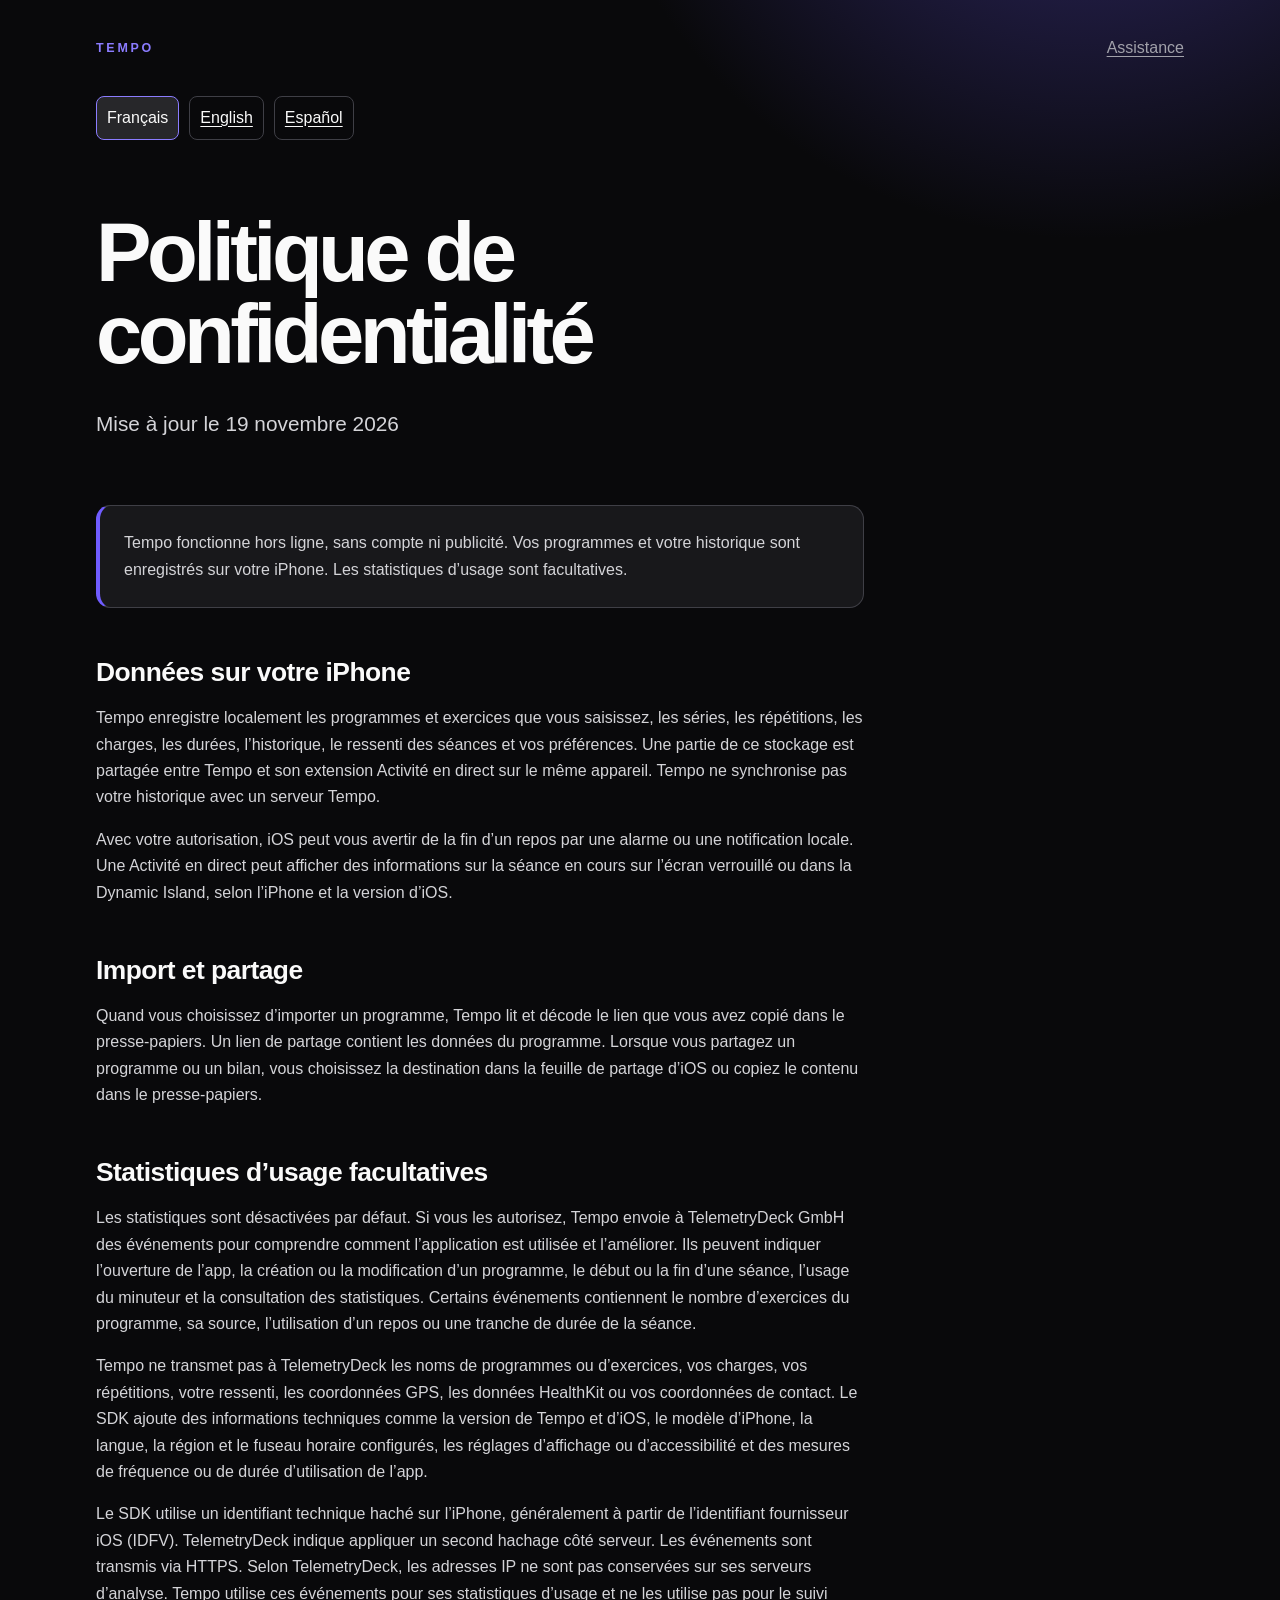
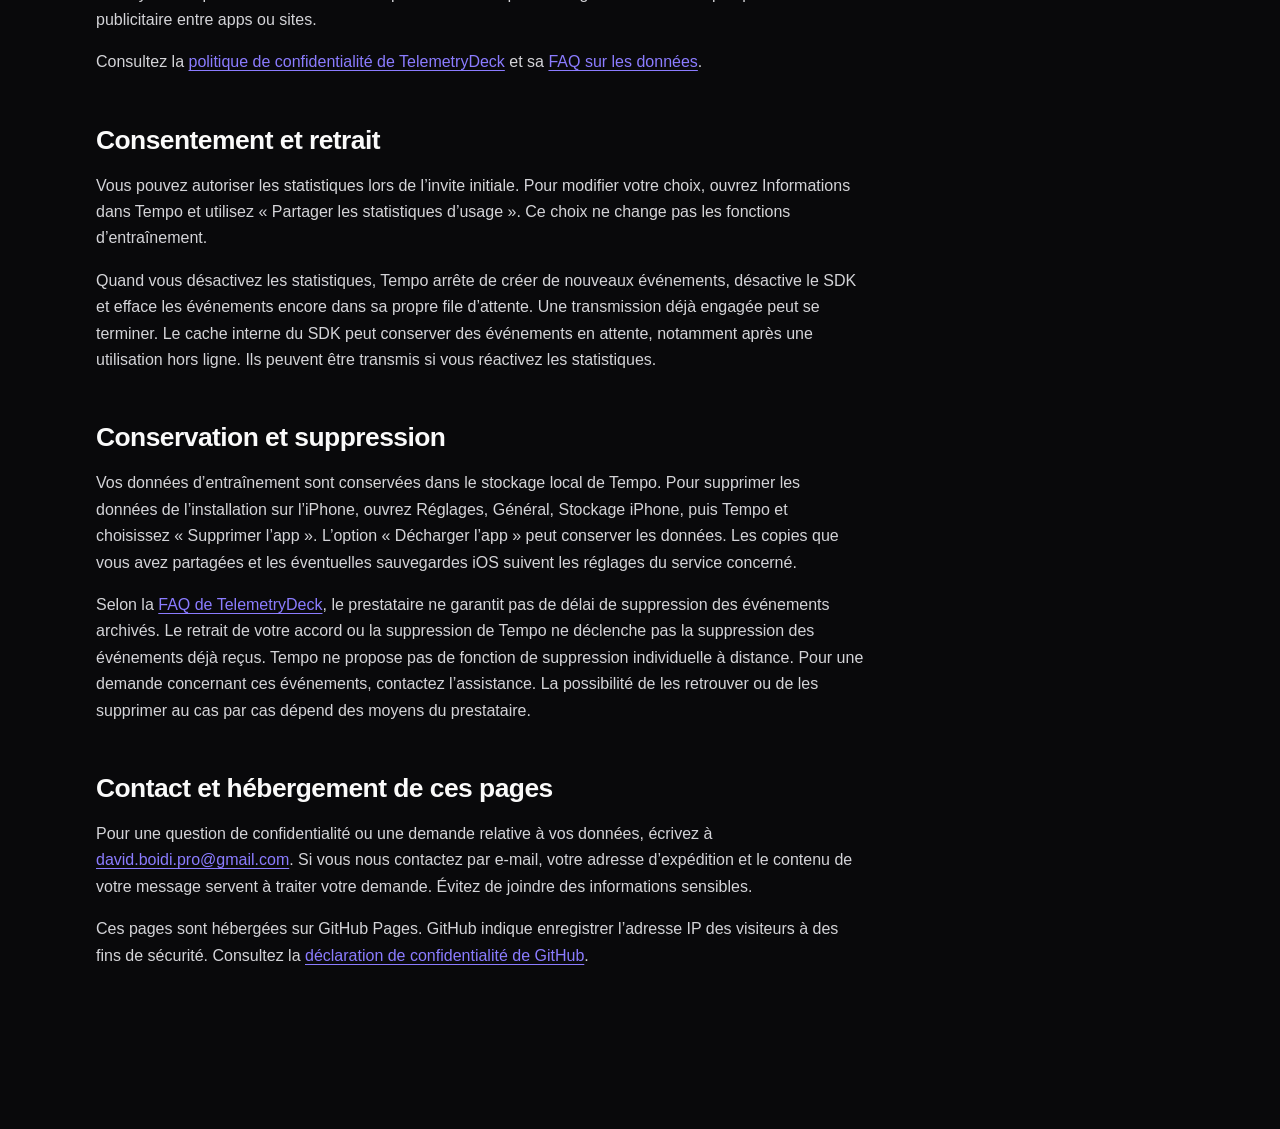
==== app-sport/privacy/index.html @ ce1f88af "Publish Tempo support and privacy pages" ====
<!doctype html>
<html lang="fr">
  <head>
    <meta charset="utf-8" />
    <meta name="viewport" content="width=device-width, initial-scale=1" />
    <meta name="theme-color" content="#09090b" />
    <meta name="description" content="Tempo fonctionne hors ligne, sans compte ni publicité. Vos programmes et votre historique sont enregistrés sur votre iPhone. Les statistiques d’usage sont facultatives." />
    <title>Politique de confidentialité — Tempo</title>
    <link rel="stylesheet" href="../styles.css" />
  </head>
  <body>
    <main class="shell document">
      <nav class="topbar" aria-label="Navigation principale">
        <a href="../" class="brand">TEMPO</a>
        <a href="../support/">Assistance</a>
      </nav>
      <nav class="languages" aria-label="Langue de la page"><a href="../privacy/" lang="fr" hreflang="fr" aria-current="page">Français</a> <a href="../privacy/en/" lang="en" hreflang="en">English</a> <a href="../privacy/es/" lang="es" hreflang="es">Español</a></nav>
      <article>
        <header class="document-header">
          <h1>Politique de confidentialité</h1>
          <p class="lede">Mise à jour le 19 novembre 2026</p>
        </header>
        <section class="summary">
          <p>Tempo fonctionne hors ligne, sans compte ni publicité. Vos programmes et votre historique sont enregistrés sur votre iPhone. Les statistiques d’usage sont facultatives.</p>
        </section>

        <section>
          <h2>Données sur votre iPhone</h2>
          <p>Tempo enregistre localement les programmes et exercices que vous saisissez, les séries, les répétitions, les charges, les durées, l’historique, le ressenti des séances et vos préférences. Une partie de ce stockage est partagée entre Tempo et son extension Activité en direct sur le même appareil. Tempo ne synchronise pas votre historique avec un serveur Tempo.</p>
          <p>Avec votre autorisation, iOS peut vous avertir de la fin d’un repos par une alarme ou une notification locale. Une Activité en direct peut afficher des informations sur la séance en cours sur l’écran verrouillé ou dans la Dynamic Island, selon l’iPhone et la version d’iOS.</p>
        </section>

        <section>
          <h2>Import et partage</h2>
          <p>Quand vous choisissez d’importer un programme, Tempo lit et décode le lien que vous avez copié dans le presse-papiers. Un lien de partage contient les données du programme. Lorsque vous partagez un programme ou un bilan, vous choisissez la destination dans la feuille de partage d’iOS ou copiez le contenu dans le presse-papiers.</p>
        </section>

        <section>
          <h2>Statistiques d’usage facultatives</h2>
          <p>Les statistiques sont désactivées par défaut. Si vous les autorisez, Tempo envoie à TelemetryDeck GmbH des événements pour comprendre comment l’application est utilisée et l’améliorer. Ils peuvent indiquer l’ouverture de l’app, la création ou la modification d’un programme, le début ou la fin d’une séance, l’usage du minuteur et la consultation des statistiques. Certains événements contiennent le nombre d’exercices du programme, sa source, l’utilisation d’un repos ou une tranche de durée de la séance.</p>
          <p>Tempo ne transmet pas à TelemetryDeck les noms de programmes ou d’exercices, vos charges, vos répétitions, votre ressenti, les coordonnées GPS, les données HealthKit ou vos coordonnées de contact. Le SDK ajoute des informations techniques comme la version de Tempo et d’iOS, le modèle d’iPhone, la langue, la région et le fuseau horaire configurés, les réglages d’affichage ou d’accessibilité et des mesures de fréquence ou de durée d’utilisation de l’app.</p>
          <p>Le SDK utilise un identifiant technique haché sur l’iPhone, généralement à partir de l’identifiant fournisseur iOS (IDFV). TelemetryDeck indique appliquer un second hachage côté serveur. Les événements sont transmis via HTTPS. Selon TelemetryDeck, les adresses IP ne sont pas conservées sur ses serveurs d’analyse. Tempo utilise ces événements pour ses statistiques d’usage et ne les utilise pas pour le suivi publicitaire entre apps ou sites.</p>
          <p>Consultez la <a href="https://telemetrydeck.com/privacy/">politique de confidentialité de TelemetryDeck</a> et sa <a href="https://telemetrydeck.com/docs/guides/privacy-faq/">FAQ sur les données</a>.</p>
        </section>

        <section>
          <h2>Consentement et retrait</h2>
          <p>Vous pouvez autoriser les statistiques lors de l’invite initiale. Pour modifier votre choix, ouvrez Informations dans Tempo et utilisez « Partager les statistiques d’usage ». Ce choix ne change pas les fonctions d’entraînement.</p>
          <p>Quand vous désactivez les statistiques, Tempo arrête de créer de nouveaux événements, désactive le SDK et efface les événements encore dans sa propre file d’attente. Une transmission déjà engagée peut se terminer. Le cache interne du SDK peut conserver des événements en attente, notamment après une utilisation hors ligne. Ils peuvent être transmis si vous réactivez les statistiques.</p>
        </section>

        <section>
          <h2>Conservation et suppression</h2>
          <p>Vos données d’entraînement sont conservées dans le stockage local de Tempo. Pour supprimer les données de l’installation sur l’iPhone, ouvrez Réglages, Général, Stockage iPhone, puis Tempo et choisissez « Supprimer l’app ». L’option « Décharger l’app » peut conserver les données. Les copies que vous avez partagées et les éventuelles sauvegardes iOS suivent les réglages du service concerné.</p>
          <p>Selon la <a href="https://telemetrydeck.com/docs/guides/privacy-faq/">FAQ de TelemetryDeck</a>, le prestataire ne garantit pas de délai de suppression des événements archivés. Le retrait de votre accord ou la suppression de Tempo ne déclenche pas la suppression des événements déjà reçus. Tempo ne propose pas de fonction de suppression individuelle à distance. Pour une demande concernant ces événements, contactez l’assistance. La possibilité de les retrouver ou de les supprimer au cas par cas dépend des moyens du prestataire.</p>
        </section>

        <section>
          <h2>Contact et hébergement de ces pages</h2>
          <p>Pour une question de confidentialité ou une demande relative à vos données, écrivez à <a href="mailto:david.boidi.pro@gmail.com">david.boidi.pro@gmail.com</a>. Si vous nous contactez par e-mail, votre adresse d’expédition et le contenu de votre message servent à traiter votre demande. Évitez de joindre des informations sensibles.</p>
          <p>Ces pages sont hébergées sur GitHub Pages. GitHub indique enregistrer l’adresse IP des visiteurs à des fins de sécurité. Consultez la <a href="https://docs.github.com/en/site-policy/privacy-policies/github-general-privacy-statement">déclaration de confidentialité de GitHub</a>.</p>
        </section>
      </article>
    </main>
  </body>
</html>
---- app-sport/styles.css ----
:root {
  color-scheme: dark;
  --canvas: #09090b;
  --surface: #18181b;
  --surface-raised: #27272a;
  --text: #fafafa;
  --muted: #a1a1aa;
  --border: #3f3f46;
  --accent: #8b7cff;
  --accent-strong: #705cff;
  font-family:
    Inter,
    ui-sans-serif,
    -apple-system,
    BlinkMacSystemFont,
    'SF Pro Display',
    'Segoe UI',
    sans-serif;
  font-synthesis: none;
}

* {
  box-sizing: border-box;
}

html {
  background: var(--canvas);
}

body {
  min-height: 100vh;
  margin: 0;
  color: var(--text);
  background:
    radial-gradient(circle at 85% -10%, #352d74 0, transparent 32rem),
    var(--canvas);
  line-height: 1.65;
}

a {
  color: var(--accent);
  text-underline-offset: 0.2em;
}

a:focus-visible {
  outline: 3px solid var(--accent);
  outline-offset: 4px;
}

.shell {
  width: min(100% - 2.5rem, 68rem);
  margin: 0 auto;
  padding: clamp(3rem, 9vw, 7rem) 0;
}

.hero {
  max-width: 55rem;
}

.eyebrow,
.brand {
  margin: 0 0 1.25rem;
  color: var(--accent);
  font-size: 0.78rem;
  font-weight: 800;
  letter-spacing: 0.22em;
  text-decoration: none;
}

h1 {
  max-width: 18ch;
  margin: 0;
  font-size: clamp(2.6rem, 9vw, 6.4rem);
  line-height: 0.98;
  letter-spacing: -0.055em;
}

.lede {
  max-width: 46rem;
  margin: 2rem 0 0;
  color: var(--muted);
  font-size: clamp(1.05rem, 2vw, 1.3rem);
}

.cards {
  display: grid;
  gap: 1rem;
  margin-top: clamp(3rem, 9vw, 7rem);
}

.card {
  display: grid;
  grid-template-columns: minmax(0, 1fr) auto;
  gap: 1.25rem;
  align-items: center;
  min-height: 8rem;
  padding: 1.5rem;
  color: var(--text);
  text-decoration: none;
  background: color-mix(in srgb, var(--surface) 88%, transparent);
  border: 1px solid var(--border);
  border-radius: 1.25rem;
  transition:
    transform 160ms ease,
    border-color 160ms ease,
    background 160ms ease;
}

.card:hover {
  background: var(--surface-raised);
  border-color: var(--accent);
  transform: translateY(-2px);
}

.card-index {
  color: var(--accent);
  font:
    700 0.8rem/1 ui-monospace,
    'SFMono-Regular',
    Menlo,
    monospace;
}

.card strong,
.card small {
  display: block;
}

.card strong {
  font-size: 1.25rem;
}

.card small {
  margin-top: 0.25rem;
  color: var(--muted);
}

.arrow {
  color: var(--accent);
  font-size: 1.8rem;
}

.document {
  padding-top: 1.5rem;
}

.topbar {
  display: flex;
  justify-content: space-between;
  align-items: center;
  min-height: 3rem;
  margin-bottom: 1.5rem;
}

.topbar .brand {
  margin: 0;
}

.topbar > a:last-child {
  color: var(--muted);
}

.document article {
  max-width: 48rem;
}

.document h1 {
  max-width: 22ch;
  font-size: clamp(2.5rem, 7vw, 5.2rem);
}

.document-header {
  margin-bottom: 4rem;
}

.document section {
  margin: 3rem 0;
}

.document h2 {
  margin: 0 0 0.8rem;
  font-size: clamp(1.25rem, 3vw, 1.65rem);
  line-height: 1.25;
  letter-spacing: -0.02em;
}

.document p,
.document li {
  color: #d4d4d8;
}

.document ul,
.document ol {
  padding-left: 1.4rem;
}

.summary {
  padding: 1.5rem;
  background: var(--surface);
  border: 1px solid var(--border);
  border-left: 4px solid var(--accent-strong);
  border-radius: 0.9rem;
}

.summary p {
  margin: 0;
}

.button {
  display: inline-block;
  padding: 0.8rem 1.15rem;
  color: white;
  font-weight: 750;
  text-decoration: none;
  background: var(--accent-strong);
  border-radius: 999px;
}

footer {
  width: min(100% - 2.5rem, 68rem);
  margin: 0 auto;
  padding: 0 0 2.5rem;
  color: var(--muted);
  font-size: 0.85rem;
}

@media (max-width: 36rem) {
  .card {
    grid-template-columns: minmax(0, 1fr) auto;
  }

  .card-index {
    display: none;
  }
}

@media (prefers-reduced-motion: reduce) {
  *,
  *::before,
  *::after {
    scroll-behavior: auto !important;
    transition: none !important;
  }
}

.languages {
  display: flex;
  flex-wrap: wrap;
  gap: 0.625rem;
  width: fit-content;
  max-width: 100%;
  margin: 0 0 clamp(2.5rem, 6vw, 4.5rem);
}

.languages a {
  display: inline-flex;
  align-items: center;
  min-height: 2.75rem;
  padding: 0.25rem 0.625rem;
  color: var(--text);
  border: 1px solid var(--border);
  border-radius: 0.5rem;
}

.languages [aria-current='page'] {
  border-color: var(--accent);
  background: var(--surface-raised);
  text-decoration: none;
}

.document a[href^='mailto:'] {
  overflow-wrap: anywhere;
}
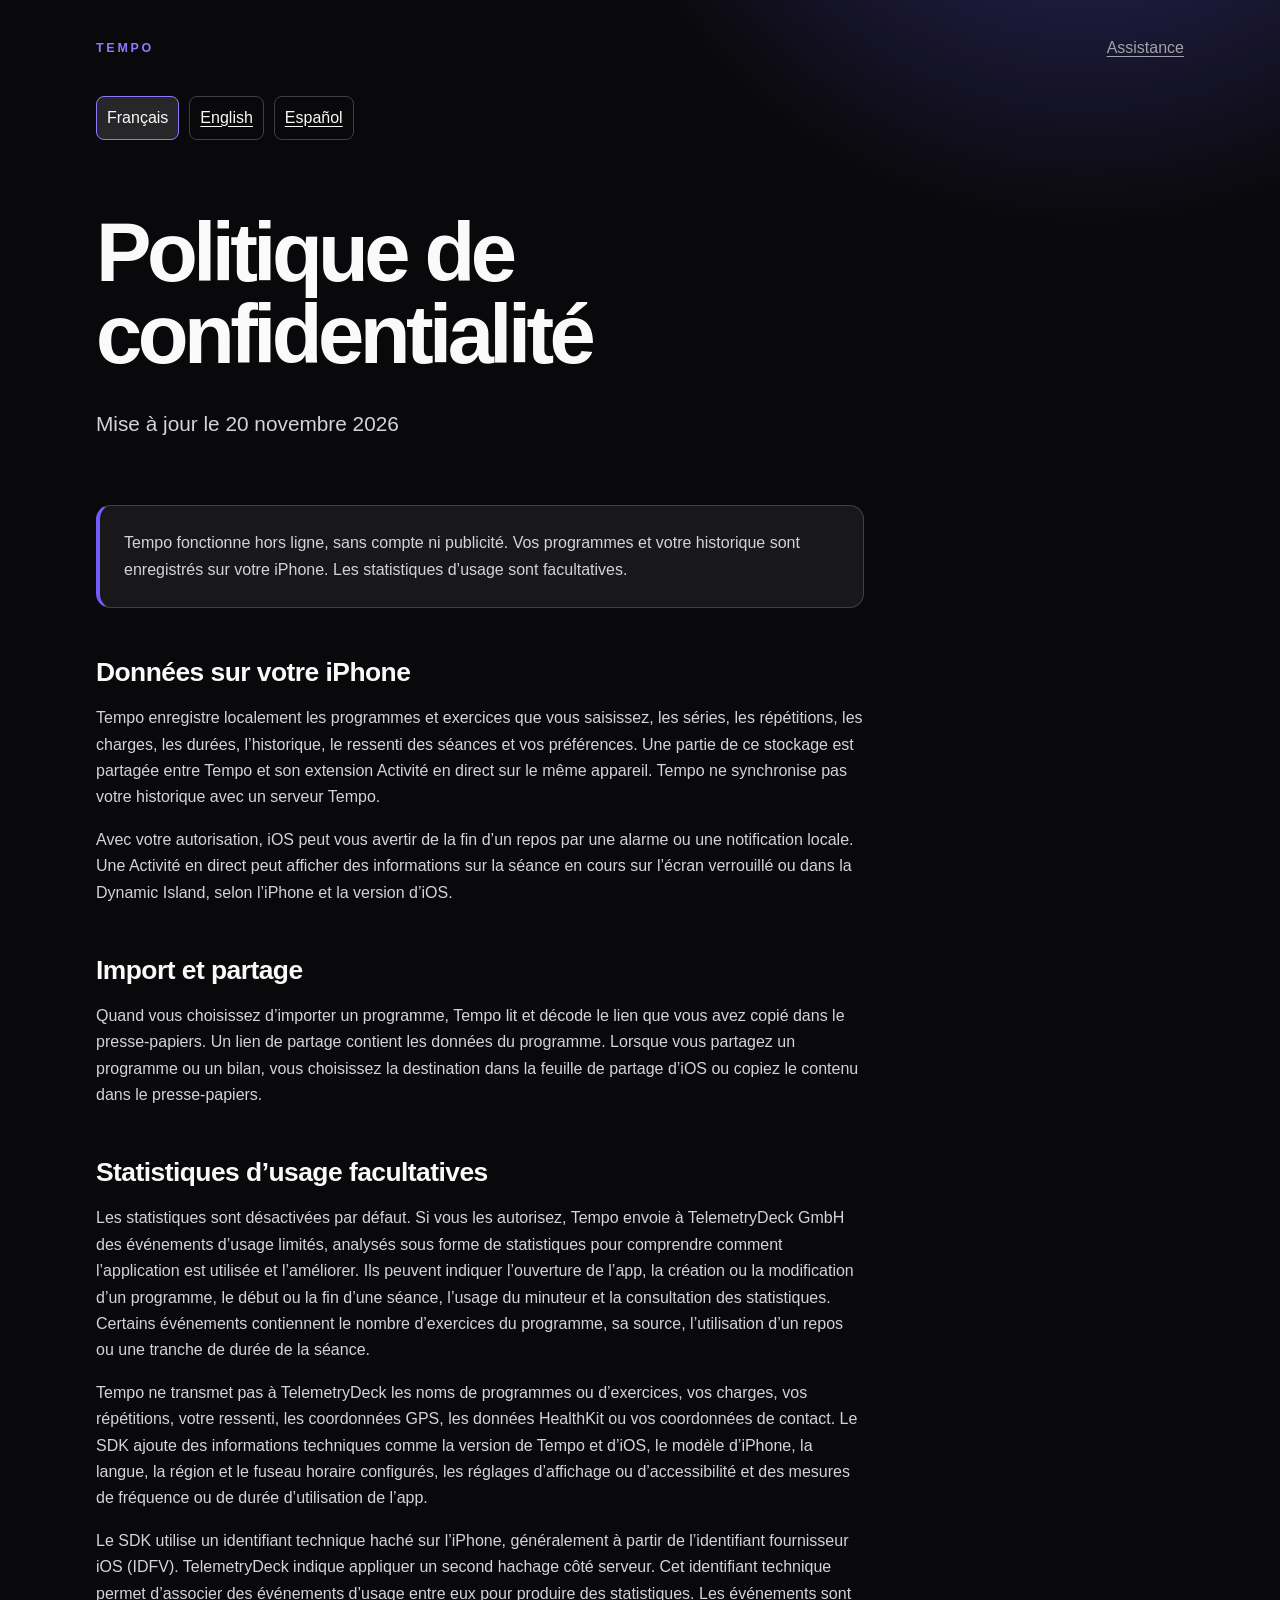
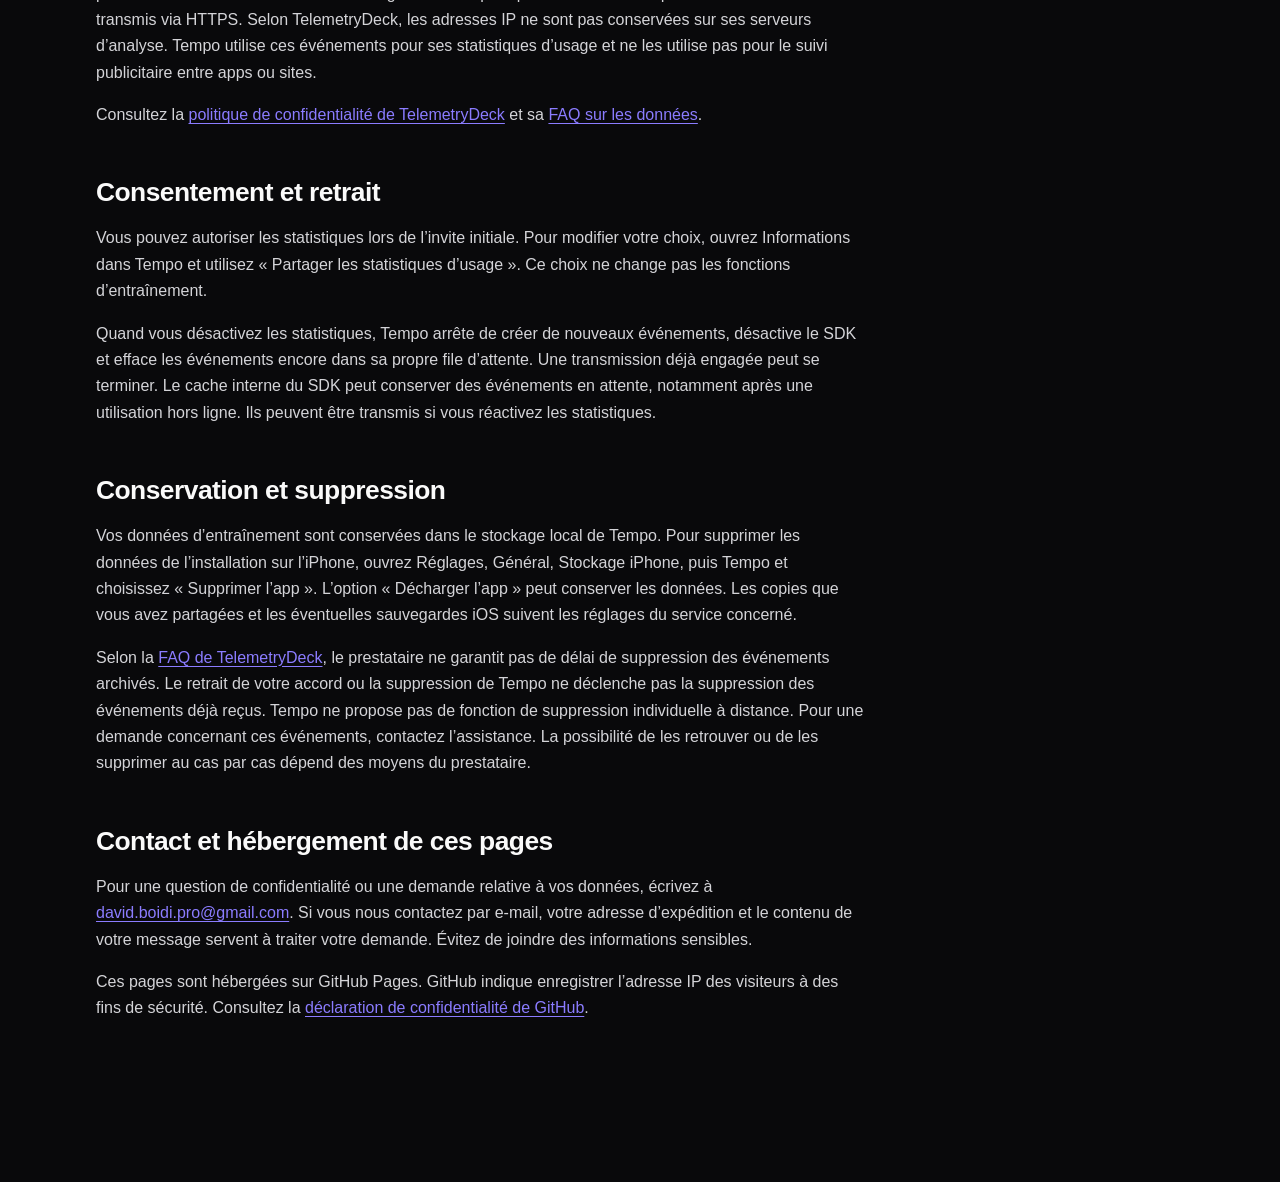
==== commit d50ffe2e: "Clarify Tempo usage statistics in the privacy policy" ====
--- a/app-sport/privacy/index.html
+++ b/app-sport/privacy/index.html
@@ -18,7 +18,7 @@
       <article>
         <header class="document-header">
           <h1>Politique de confidentialité</h1>
-          <p class="lede">Mise à jour le 19 novembre 2026</p>
+          <p class="lede">Mise à jour le 20 novembre 2026</p>
         </header>
         <section class="summary">
           <p>Tempo fonctionne hors ligne, sans compte ni publicité. Vos programmes et votre historique sont enregistrés sur votre iPhone. Les statistiques d’usage sont facultatives.</p>
@@ -37,9 +37,9 @@
 
         <section>
           <h2>Statistiques d’usage facultatives</h2>
-          <p>Les statistiques sont désactivées par défaut. Si vous les autorisez, Tempo envoie à TelemetryDeck GmbH des événements pour comprendre comment l’application est utilisée et l’améliorer. Ils peuvent indiquer l’ouverture de l’app, la création ou la modification d’un programme, le début ou la fin d’une séance, l’usage du minuteur et la consultation des statistiques. Certains événements contiennent le nombre d’exercices du programme, sa source, l’utilisation d’un repos ou une tranche de durée de la séance.</p>
+          <p>Les statistiques sont désactivées par défaut. Si vous les autorisez, Tempo envoie à TelemetryDeck GmbH des événements d’usage limités, analysés sous forme de statistiques pour comprendre comment l’application est utilisée et l’améliorer. Ils peuvent indiquer l’ouverture de l’app, la création ou la modification d’un programme, le début ou la fin d’une séance, l’usage du minuteur et la consultation des statistiques. Certains événements contiennent le nombre d’exercices du programme, sa source, l’utilisation d’un repos ou une tranche de durée de la séance.</p>
           <p>Tempo ne transmet pas à TelemetryDeck les noms de programmes ou d’exercices, vos charges, vos répétitions, votre ressenti, les coordonnées GPS, les données HealthKit ou vos coordonnées de contact. Le SDK ajoute des informations techniques comme la version de Tempo et d’iOS, le modèle d’iPhone, la langue, la région et le fuseau horaire configurés, les réglages d’affichage ou d’accessibilité et des mesures de fréquence ou de durée d’utilisation de l’app.</p>
-          <p>Le SDK utilise un identifiant technique haché sur l’iPhone, généralement à partir de l’identifiant fournisseur iOS (IDFV). TelemetryDeck indique appliquer un second hachage côté serveur. Les événements sont transmis via HTTPS. Selon TelemetryDeck, les adresses IP ne sont pas conservées sur ses serveurs d’analyse. Tempo utilise ces événements pour ses statistiques d’usage et ne les utilise pas pour le suivi publicitaire entre apps ou sites.</p>
+          <p>Le SDK utilise un identifiant technique haché sur l’iPhone, généralement à partir de l’identifiant fournisseur iOS (IDFV). TelemetryDeck indique appliquer un second hachage côté serveur. Cet identifiant technique permet d’associer des événements d’usage entre eux pour produire des statistiques. Les événements sont transmis via HTTPS. Selon TelemetryDeck, les adresses IP ne sont pas conservées sur ses serveurs d’analyse. Tempo utilise ces événements pour ses statistiques d’usage et ne les utilise pas pour le suivi publicitaire entre apps ou sites.</p>
           <p>Consultez la <a href="https://telemetrydeck.com/privacy/">politique de confidentialité de TelemetryDeck</a> et sa <a href="https://telemetrydeck.com/docs/guides/privacy-faq/">FAQ sur les données</a>.</p>
         </section>
 
